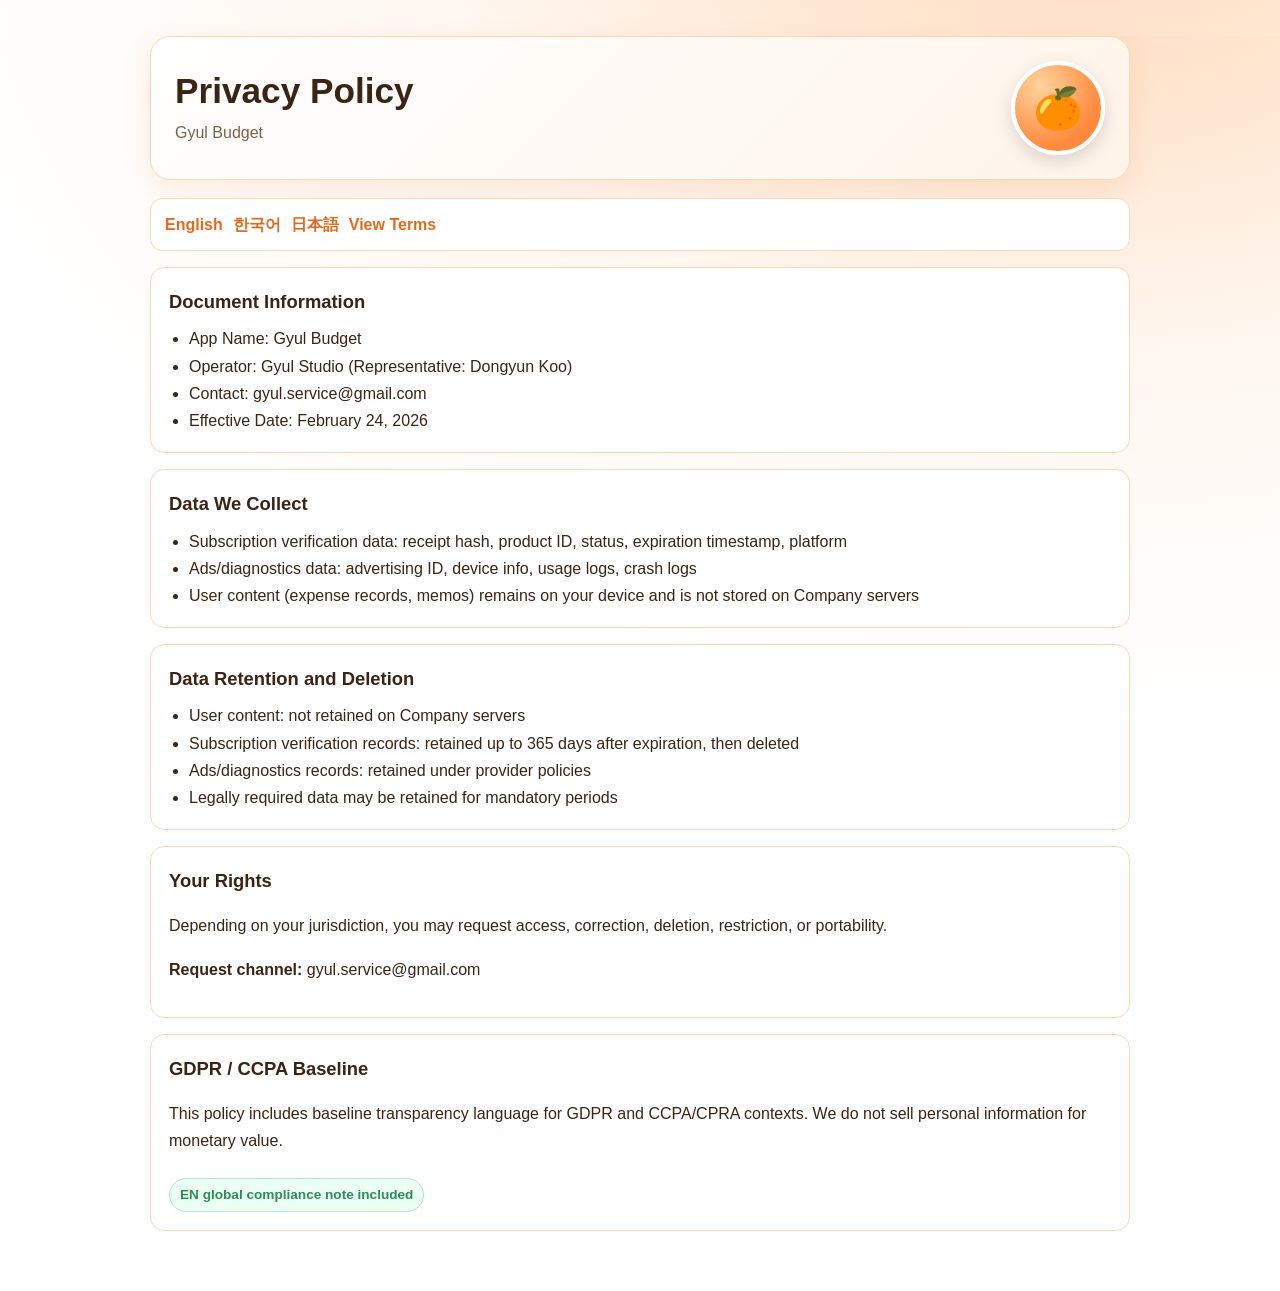
==== en/privacy.html @ 33f4af64 "Add multilingual legal pages for app launch (KO/EN/JA)" ====
<!doctype html>
<html lang="en">
<head>
  <meta charset="UTF-8" />
  <meta name="viewport" content="width=device-width, initial-scale=1.0" />
  <title>Gyul Budget Privacy Policy</title>
  <link rel="stylesheet" href="../styles.css" />
</head>
<body>
  <div class="container">
    <header class="hero">
      <div>
        <h1>Privacy Policy</h1>
        <p>Gyul Budget</p>
      </div>
      <div class="character" aria-hidden="true">🍊</div>
    </header>

    <nav class="lang-nav">
      <a href="../en/privacy.html">English</a>
      <a href="../ko/privacy.html">한국어</a>
      <a href="../ja/privacy.html">日本語</a>
      <a href="./terms.html">View Terms</a>
    </nav>

    <main>
      <section>
        <h2>Document Information</h2>
        <ul>
          <li>App Name: Gyul Budget</li>
          <li>Operator: Gyul Studio (Representative: Dongyun Koo)</li>
          <li>Contact: gyul.service@gmail.com</li>
          <li>Effective Date: February 24, 2026</li>
        </ul>
      </section>

      <section>
        <h2>Data We Collect</h2>
        <ul>
          <li>Subscription verification data: receipt hash, product ID, status, expiration timestamp, platform</li>
          <li>Ads/diagnostics data: advertising ID, device info, usage logs, crash logs</li>
          <li>User content (expense records, memos) remains on your device and is not stored on Company servers</li>
        </ul>
      </section>

      <section>
        <h2>Data Retention and Deletion</h2>
        <ul>
          <li>User content: not retained on Company servers</li>
          <li>Subscription verification records: retained up to 365 days after expiration, then deleted</li>
          <li>Ads/diagnostics records: retained under provider policies</li>
          <li>Legally required data may be retained for mandatory periods</li>
        </ul>
      </section>

      <section>
        <h2>Your Rights</h2>
        <p>Depending on your jurisdiction, you may request access, correction, deletion, restriction, or portability.</p>
        <p><strong>Request channel:</strong> gyul.service@gmail.com</p>
      </section>

      <section>
        <h2>GDPR / CCPA Baseline</h2>
        <p>This policy includes baseline transparency language for GDPR and CCPA/CPRA contexts. We do not sell personal information for monetary value.</p>
        <span class="badge">EN global compliance note included</span>
      </section>
    </main>
  </div>
</body>
</html>
---- styles.css ----
:root {
  --bg: #fff7f0;
  --bg-accent: #ffe9d4;
  --surface: #ffffff;
  --text: #3a2415;
  --muted: #7f5f48;
  --brand: #ff8a3d;
  --brand-deep: #e16b1d;
  --line: #ffd6b3;
  --ok: #2e8b57;
}

* {
  box-sizing: border-box;
}

html,
body {
  margin: 0;
  padding: 0;
  font-family: "Noto Sans KR", "Noto Sans JP", "Segoe UI", sans-serif;
  background: radial-gradient(1200px 800px at 85% -10%, #ffd9b8 0%, var(--bg) 55%, #fff 100%);
  color: var(--text);
  line-height: 1.7;
}

.container {
  width: min(980px, 92vw);
  margin: 36px auto 60px;
}

.hero {
  display: flex;
  align-items: center;
  justify-content: space-between;
  gap: 20px;
  padding: 24px;
  border: 1px solid var(--line);
  border-radius: 20px;
  background: linear-gradient(135deg, #fff 0%, #fff4ea 100%);
  box-shadow: 0 10px 30px rgba(225, 107, 29, 0.12);
}

.hero h1 {
  margin: 0 0 6px;
  font-size: clamp(1.5rem, 2.8vw, 2.2rem);
  line-height: 1.2;
}

.hero p {
  margin: 0;
  color: var(--muted);
}

.character {
  flex: 0 0 94px;
  width: 94px;
  height: 94px;
  border-radius: 50%;
  display: grid;
  place-items: center;
  font-size: 2.5rem;
  background: radial-gradient(circle at 30% 25%, #ffd39f, var(--brand) 68%);
  border: 4px solid #fff;
  box-shadow: 0 6px 18px rgba(0, 0, 0, 0.15);
}

.lang-nav {
  margin: 18px 0 8px;
  padding: 12px 14px;
  border: 1px solid var(--line);
  border-radius: 12px;
  background: var(--surface);
  display: flex;
  flex-wrap: wrap;
  gap: 10px;
}

.lang-nav a,
.grid a,
.quick-links a {
  color: var(--brand-deep);
  font-weight: 700;
  text-decoration: none;
}

.lang-nav a:hover,
.grid a:hover,
.quick-links a:hover {
  text-decoration: underline;
}

main {
  margin-top: 16px;
}

section {
  margin: 16px 0;
  padding: 18px;
  border: 1px solid var(--line);
  border-radius: 14px;
  background: var(--surface);
}

h2 {
  margin: 0 0 8px;
  font-size: 1.15rem;
}

ul {
  margin: 8px 0 0;
  padding-left: 20px;
}

.meta {
  margin-top: 8px;
  color: var(--muted);
  font-size: 0.95rem;
}

.badge {
  display: inline-block;
  margin-top: 8px;
  padding: 4px 10px;
  border-radius: 999px;
  border: 1px solid #b6e5cc;
  background: #ecfff5;
  color: var(--ok);
  font-size: 0.85rem;
  font-weight: 700;
}

.footer {
  margin-top: 22px;
  color: var(--muted);
  font-size: 0.92rem;
}

.grid {
  display: grid;
  grid-template-columns: repeat(auto-fit, minmax(210px, 1fr));
  gap: 14px;
  margin-top: 18px;
}

.card {
  padding: 16px;
  border: 1px solid var(--line);
  border-radius: 14px;
  background: #fff;
}

.card h3 {
  margin: 0 0 6px;
}

@media (max-width: 640px) {
  .hero {
    padding: 18px;
  }

  section {
    padding: 14px;
  }
}
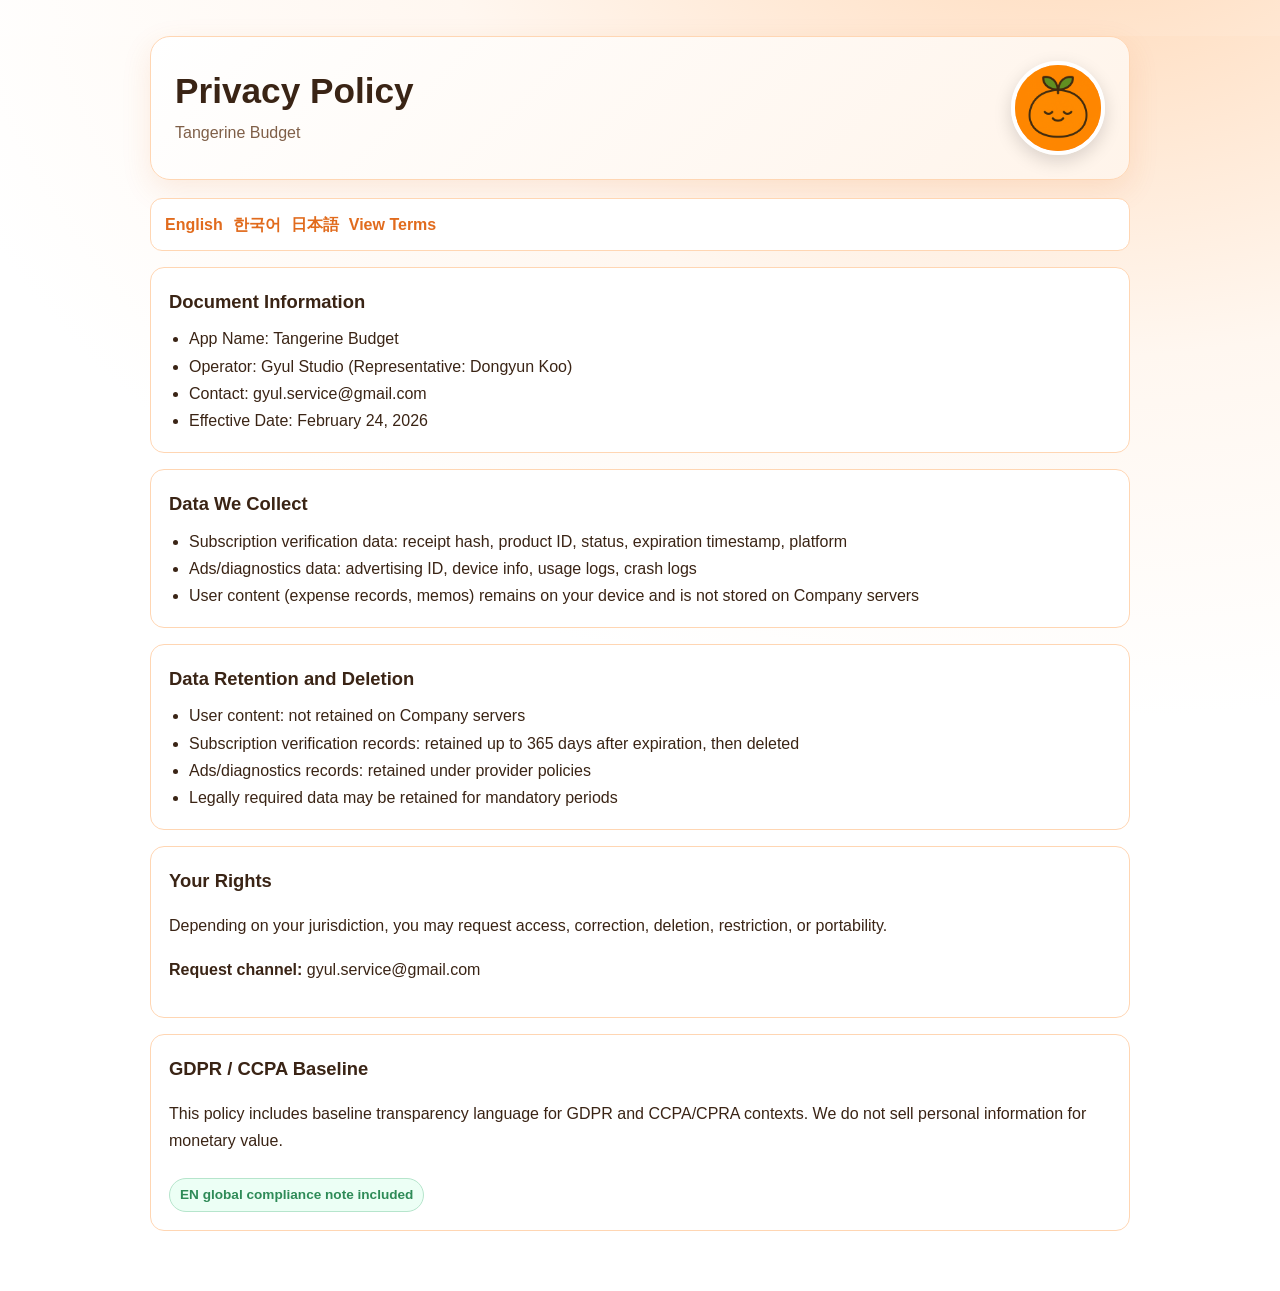
==== commit 97917b05: "Rename EN/JA app names and use app icon in legal pages" ====
--- a/en/privacy.html
+++ b/en/privacy.html
@@ -3,7 +3,7 @@
 <head>
   <meta charset="UTF-8" />
   <meta name="viewport" content="width=device-width, initial-scale=1.0" />
-  <title>Gyul Budget Privacy Policy</title>
+  <title>Tangerine Budget Privacy Policy</title>
   <link rel="stylesheet" href="../styles.css" />
 </head>
 <body>
@@ -11,9 +11,9 @@
     <header class="hero">
       <div>
         <h1>Privacy Policy</h1>
-        <p>Gyul Budget</p>
+        <p>Tangerine Budget</p>
       </div>
-      <div class="character" aria-hidden="true">🍊</div>
+      <div class="character" aria-hidden="true"><img src="../assets/app_icon.png" alt="" /></div>
     </header>
 
     <nav class="lang-nav">
@@ -27,7 +27,7 @@
       <section>
         <h2>Document Information</h2>
         <ul>
-          <li>App Name: Gyul Budget</li>
+          <li>App Name: Tangerine Budget</li>
           <li>Operator: Gyul Studio (Representative: Dongyun Koo)</li>
           <li>Contact: gyul.service@gmail.com</li>
           <li>Effective Date: February 24, 2026</li>
--- a/styles.css
+++ b/styles.css
@@ -163,3 +163,10 @@
     padding: 14px;
   }
 }
+
+.character img {
+  width: 100%;
+  height: 100%;
+  object-fit: cover;
+  border-radius: 50%;
+}
